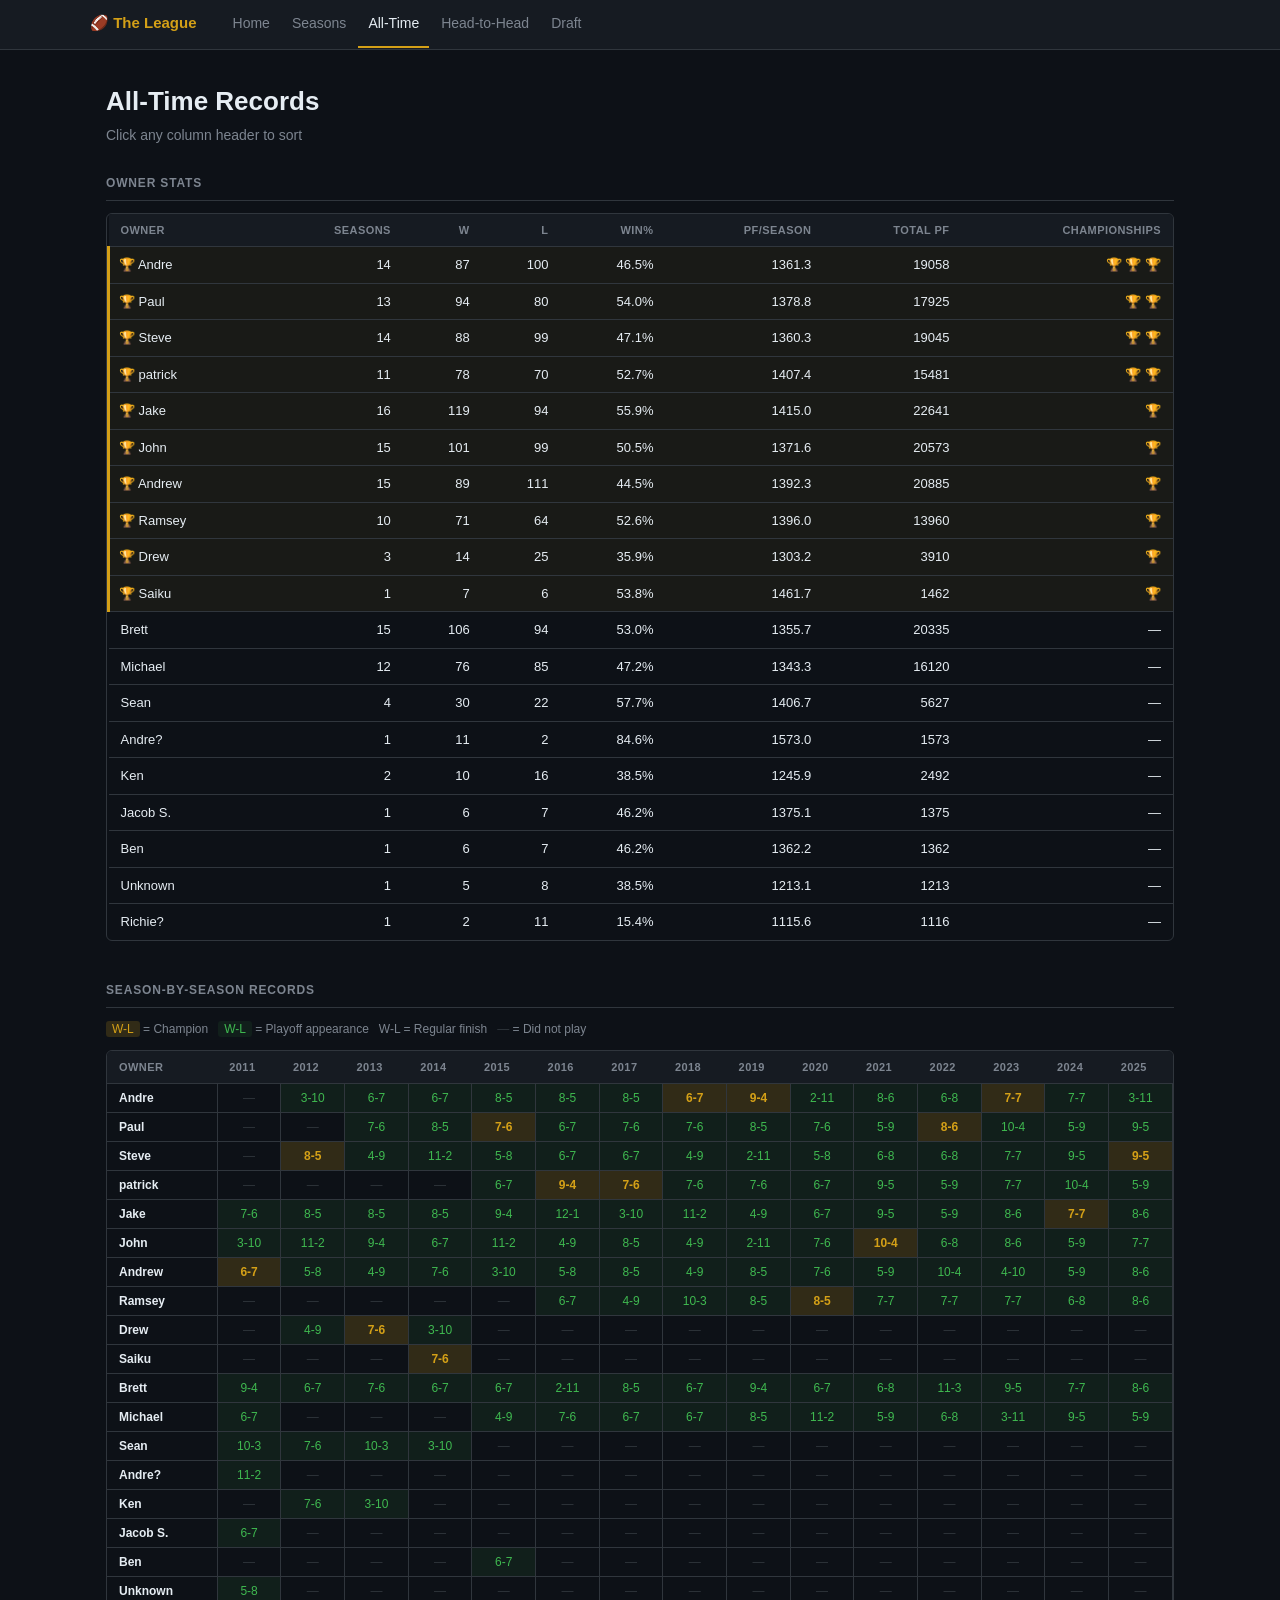
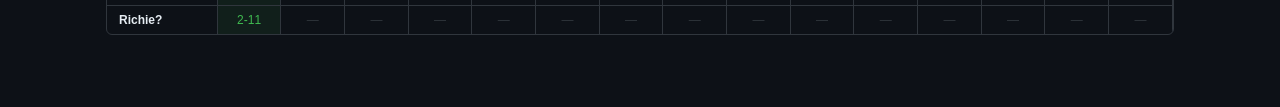
==== docs/alltime.html @ 133ed152 "Add football emoji favicon to all pages Co-Authored-By: Claude Sonnet 4.6 <noreply@anthropic.com>" ====
<!DOCTYPE html>
<html lang="en">
<head>
  <meta charset="UTF-8">
  <meta name="viewport" content="width=device-width, initial-scale=1.0">
  <title>All-Time Records — The League</title>
  <link rel="icon" href="data:image/svg+xml,<svg xmlns='http://www.w3.org/2000/svg'><text y='32' font-size='32'>🏈</text></svg>">
  <link rel="stylesheet" href="css/style.css">
</head>
<body>

<nav>
  <div class="nav-inner">
    <a href="index.html" class="nav-brand">🏈 The League</a>
    <a href="index.html">Home</a>
    <a href="season.html">Seasons</a>
    <a href="alltime.html" class="active">All-Time</a>
    <a href="h2h.html">Head-to-Head</a>
    <a href="draft.html">Draft</a>
  </div>
</nav>

<main>
  <div class="page-header">
    <h1>All-Time Records</h1>
    <p>Click any column header to sort</p>
  </div>

  <section>
    <h2>Owner Stats</h2>
    <div class="table-wrap">
      <table id="stats-table">
        <thead>
          <tr>
            <th class="sortable">Owner</th>
            <th class="sortable num">Seasons</th>
            <th class="sortable num">W</th>
            <th class="sortable num">L</th>
            <th class="sortable num">Win%</th>
            <th class="sortable num">PF/Season</th>
            <th class="sortable num">Total PF</th>
            <th class="sortable num">Championships</th>
          </tr>
        </thead>
        <tbody><tr><td colspan="8" class="loading">Loading…</td></tr></tbody>
      </table>
    </div>
  </section>

  <section>
    <h2>Season-by-Season Records</h2>
    <p style="color:var(--muted);font-size:12px;margin-bottom:12px">
      <span style="background:rgba(212,160,23,0.18);color:var(--gold);padding:1px 6px;border-radius:3px">W-L</span> = Champion &nbsp;
      <span style="background:rgba(63,185,80,0.08);color:var(--green);padding:1px 6px;border-radius:3px">W-L</span> = Playoff appearance &nbsp;
      <span style="color:var(--muted)">W-L</span> = Regular finish &nbsp;
      <span style="color:var(--border)">—</span> = Did not play
    </p>
    <div class="season-grid-wrap">
      <table class="season-grid" id="grid-table">
        <thead></thead>
        <tbody><tr><td class="loading" colspan="17">Loading…</td></tr></tbody>
      </table>
    </div>
  </section>
</main>

<script src="js/utils.js"></script>
<script>
async function init() {
  const [ownerStats, allStandings, allMatchups, champions] = await Promise.all([
    getOwnerStats(),
    loadAllSeasons('standings.json'),
    loadAllSeasons('matchups.json'),
    getChampions(),
  ]);

  // ── Owner stats table ──────────────────────────────────────────
  const champSet = new Set(champions.map(c => c.owner));
  const tbody = document.querySelector('#stats-table tbody');
  tbody.innerHTML = '';

  ownerStats.forEach(s => {
    const tr = document.createElement('tr');
    if (s.championships > 0) tr.classList.add('is-champ');
    tr.innerHTML = `
      <td>${s.championships > 0 ? '🏆 ' : ''}${s.owner}</td>
      <td class="num" data-val="${s.seasons}">${s.seasons}</td>
      <td class="num" data-val="${s.wins}">${s.wins}</td>
      <td class="num" data-val="${s.losses}">${s.losses}</td>
      <td class="num" data-val="${s.winPct}">${pctStr(s.winPct)}</td>
      <td class="num" data-val="${s.avgPF}">${s.avgPF.toFixed(1)}</td>
      <td class="num" data-val="${s.pf}">${s.pf.toFixed(0)}</td>
      <td class="num" data-val="${s.championships}">${s.championships > 0 ? '🏆 '.repeat(s.championships).trim() : '—'}</td>
    `;
    tbody.appendChild(tr);
  });

  makeSortableTable(document.getElementById('stats-table'));

  // ── Season grid ────────────────────────────────────────────────
  // Build per-season data: {year: {team: {wins, losses, isChamp, isPlayoff}}}
  const champByYear = {};
  champions.forEach(c => { champByYear[c.year] = c.team; });

  // Determine playoff teams per year (teams that appeared in any playoff matchup)
  const playoffTeamsByYear = {};
  for (const year of SEASONS) {
    const matchups = allMatchups[year] || [];
    const playoffTeams = new Set(
      matchups.filter(m => m.playoff).flatMap(m => [m.team1, m.team2])
    );
    playoffTeamsByYear[year] = playoffTeams;
  }

  // Build owner→year→record map
  const ownerYearRecord = {}; // {owner: {year: {w, l, isChamp, isPlayoff}}}
  for (const year of SEASONS) {
    const standings = allStandings[year] || [];
    for (const t of standings) {
      const owner = normOwner(t.owner);
      if (!ownerYearRecord[owner]) ownerYearRecord[owner] = {};
      ownerYearRecord[owner][year] = {
        w: parseInt(t.wins) || 0,
        l: parseInt(t.losses) || 0,
        isChamp: t.team === champByYear[year],
        isPlayoff: playoffTeamsByYear[year]?.has(t.team) || false,
      };
    }
  }

  // Sort owners same as stats table (by championships desc, wins desc)
  const sortedOwners = ownerStats.map(s => s.owner);

  // Build grid header
  const gridHead = document.querySelector('#grid-table thead');
  const headerRow = document.createElement('tr');
  headerRow.innerHTML = `<th style="text-align:left;min-width:90px">Owner</th>` +
    SEASONS.map(y => `<th style="min-width:52px"><a href="season.html?year=${y}" style="color:var(--muted)">${y}</a></th>`).join('');
  gridHead.appendChild(headerRow);

  // Build grid body
  const gridBody = document.querySelector('#grid-table tbody');
  gridBody.innerHTML = '';
  sortedOwners.forEach(owner => {
    const tr = document.createElement('tr');
    let cells = `<td class="owner-cell">${owner}</td>`;
    for (const year of SEASONS) {
      const rec = ownerYearRecord[owner]?.[year];
      if (!rec) {
        cells += `<td class="empty-cell">—</td>`;
      } else {
        const cls = rec.isChamp ? 'champ-cell' : rec.isPlayoff ? 'playoff-cell' : '';
        cells += `<td class="${cls}" title="${year}: ${rec.w}W ${rec.l}L">${rec.w}-${rec.l}</td>`;
      }
    }
    tr.innerHTML = cells;
    gridBody.appendChild(tr);
  });
}

init().catch(console.error);
</script>
</body>
</html>
---- docs/css/style.css ----
:root {
  --bg:       #0d1117;
  --surface:  #161b22;
  --surface2: #21262d;
  --border:   #30363d;
  --text:     #e6edf3;
  --muted:    #7d8590;
  --gold:     #d4a017;
  --green:    #3fb950;
  --red:      #f85149;
  --blue:     #58a6ff;
}

*, *::before, *::after { box-sizing: border-box; }
* { margin: 0; padding: 0; }

body {
  background: var(--bg);
  color: var(--text);
  font-family: -apple-system, BlinkMacSystemFont, 'Segoe UI', 'Helvetica Neue', Arial, sans-serif;
  font-size: 14px;
  line-height: 1.5;
  min-height: 100vh;
}

a { color: var(--blue); text-decoration: none; }
a:hover { text-decoration: underline; }

/* ── Navigation ─────────────────────────────────────────────── */
nav {
  background: var(--surface);
  border-bottom: 1px solid var(--border);
  padding: 0 16px;
  position: sticky;
  top: 0;
  z-index: 100;
}
.nav-inner {
  max-width: 1100px;
  margin: 0 auto;
  display: flex;
  align-items: center;
  gap: 2px;
}
.nav-brand {
  font-weight: 700;
  font-size: 15px;
  color: var(--gold);
  padding: 12px 16px 12px 0;
  margin-right: 8px;
  white-space: nowrap;
  text-decoration: none;
  border-bottom: 2px solid transparent;
}
.nav-brand:hover { text-decoration: none; }
nav a {
  color: var(--muted);
  text-decoration: none;
  padding: 12px 10px;
  font-size: 14px;
  border-bottom: 2px solid transparent;
  transition: color 0.1s, border-color 0.1s;
  white-space: nowrap;
}
nav a:hover { color: var(--text); text-decoration: none; }
nav a.active { color: var(--text); border-bottom-color: var(--gold); }

/* ── Layout ──────────────────────────────────────────────────── */
main {
  max-width: 1100px;
  margin: 0 auto;
  padding: 32px 16px;
}

section { margin-bottom: 40px; }

section h2 {
  font-size: 12px;
  font-weight: 600;
  color: var(--muted);
  text-transform: uppercase;
  letter-spacing: 0.07em;
  margin-bottom: 12px;
  padding-bottom: 8px;
  border-bottom: 1px solid var(--border);
}

.two-col {
  display: grid;
  grid-template-columns: 1fr 1fr;
  gap: 24px;
}

/* ── Hero (home page) ────────────────────────────────────────── */
.hero {
  text-align: center;
  padding: 48px 0 40px;
  border-bottom: 1px solid var(--border);
  margin-bottom: 40px;
}
.hero h1 {
  font-size: 52px;
  font-weight: 800;
  color: var(--gold);
  letter-spacing: -0.02em;
}
.hero .subtitle {
  font-size: 17px;
  color: var(--muted);
  margin-top: 6px;
}
.hero .stats-row {
  display: flex;
  justify-content: center;
  gap: 48px;
  margin-top: 32px;
  flex-wrap: wrap;
}
.hero .stat-value {
  font-size: 30px;
  font-weight: 700;
  color: var(--text);
}
.hero .stat-label {
  font-size: 11px;
  color: var(--muted);
  text-transform: uppercase;
  letter-spacing: 0.06em;
  margin-top: 2px;
}

/* ── Tables ──────────────────────────────────────────────────── */
.table-wrap {
  overflow-x: auto;
  border-radius: 6px;
  border: 1px solid var(--border);
}

table {
  width: 100%;
  border-collapse: collapse;
  font-size: 13px;
}

th {
  background: var(--surface);
  color: var(--muted);
  font-weight: 600;
  text-transform: uppercase;
  font-size: 11px;
  letter-spacing: 0.04em;
  padding: 8px 12px;
  text-align: left;
  white-space: nowrap;
  border-bottom: 1px solid var(--border);
}

th.sortable { cursor: pointer; user-select: none; }
th.sortable:hover { color: var(--text); }
th.sort-asc::after  { content: ' ▲'; font-size: 10px; }
th.sort-desc::after { content: ' ▼'; font-size: 10px; }

td {
  padding: 8px 12px;
  border-bottom: 1px solid var(--border);
  vertical-align: middle;
}
tr:last-child td { border-bottom: none; }
tbody tr:hover { background: var(--surface2); }

.num { text-align: right; font-variant-numeric: tabular-nums; }

/* Champion rows */
tr.is-champ { background: rgba(212,160,23,0.06); }
tr.is-champ td:first-child { border-left: 3px solid var(--gold); padding-left: 9px; }

/* ── Badges ──────────────────────────────────────────────────── */
.badge {
  display: inline-block;
  padding: 2px 7px;
  border-radius: 10px;
  font-size: 11px;
  font-weight: 600;
  white-space: nowrap;
}
.badge-gold  { background: rgba(212,160,23,0.2);  color: var(--gold); }
.badge-green { background: rgba(63,185,80,0.15);  color: var(--green); }
.badge-red   { background: rgba(248,81,73,0.15);  color: var(--red); }
.badge-blue  { background: rgba(88,166,255,0.15); color: var(--blue); }
.badge-gray  { background: var(--surface2);       color: var(--muted); }

.win  { color: var(--green); font-weight: 600; }
.loss { color: var(--red);   font-weight: 600; }

/* ── Form controls ───────────────────────────────────────────── */
.controls {
  display: flex;
  align-items: center;
  gap: 12px;
  margin-bottom: 20px;
  flex-wrap: wrap;
}
.controls label { color: var(--muted); font-size: 13px; }

select {
  background: var(--surface);
  color: var(--text);
  border: 1px solid var(--border);
  border-radius: 6px;
  padding: 6px 10px;
  font-size: 14px;
  cursor: pointer;
}
select:focus { outline: none; border-color: var(--gold); }

/* ── Loading / empty ─────────────────────────────────────────── */
.loading, .empty {
  text-align: center;
  padding: 48px;
  color: var(--muted);
}

/* ── H2H record display ──────────────────────────────────────── */
.h2h-record {
  display: flex;
  align-items: center;
  justify-content: center;
  gap: 32px;
  padding: 32px;
  background: var(--surface);
  border-radius: 8px;
  border: 1px solid var(--border);
  margin-bottom: 24px;
}
.h2h-owner { text-align: center; min-width: 130px; }
.h2h-owner .name  { font-size: 18px; font-weight: 700; }
.h2h-owner .wins  { font-size: 44px; font-weight: 800; color: var(--gold); line-height: 1; margin: 8px 0 4px; }
.h2h-owner .winpct { color: var(--muted); font-size: 12px; }
.h2h-vs { font-size: 13px; color: var(--muted); font-weight: 600; }

/* ── Season grid (all-time page) ─────────────────────────────── */
.season-grid-wrap { overflow-x: auto; border-radius: 6px; border: 1px solid var(--border); }
.season-grid { border-collapse: collapse; font-size: 12px; white-space: nowrap; }
.season-grid th { font-size: 11px; }
.season-grid td { padding: 5px 10px; text-align: center; border-bottom: 1px solid var(--border); border-right: 1px solid var(--border); }
.season-grid td.owner-cell { text-align: left; font-weight: 600; padding-left: 12px; }
.season-grid td.champ-cell  { background: rgba(212,160,23,0.18); color: var(--gold); font-weight: 700; }
.season-grid td.playoff-cell { background: rgba(63,185,80,0.08); color: var(--green); }
.season-grid td.empty-cell  { color: var(--border); }

/* ── Draft board ─────────────────────────────────────────────── */
.draft-wrap { overflow-x: auto; border-radius: 6px; border: 1px solid var(--border); }
.draft-table { border-collapse: collapse; font-size: 12px; }
.draft-table th { font-size: 11px; min-width: 90px; }
.draft-table td { padding: 5px 10px; border-bottom: 1px solid var(--border); border-right: 1px solid var(--border); vertical-align: top; }
.draft-table td.round-cell { color: var(--muted); font-weight: 600; font-size: 11px; text-align: center; background: var(--surface); white-space: nowrap; }
.draft-pick { }
.draft-pick .player { font-weight: 500; }
.draft-pick .pos { font-size: 10px; margin-top: 1px; }
.pos-QB { color: #e88; }
.pos-RB { color: #8d8; }
.pos-WR { color: #88d; }
.pos-TE { color: #da8; }
.pos-K, .pos-DEF { color: var(--muted); }

/* ── Page header ─────────────────────────────────────────────── */
.page-header { margin-bottom: 28px; }
.page-header h1 { font-size: 26px; font-weight: 700; }
.page-header p  { color: var(--muted); margin-top: 4px; }

/* ── Responsive ──────────────────────────────────────────────── */
@media (max-width: 700px) {
  .two-col { grid-template-columns: 1fr; }
  .hero h1 { font-size: 38px; }
  .hero .stats-row { gap: 28px; }
  .h2h-record { flex-direction: column; gap: 16px; }
}
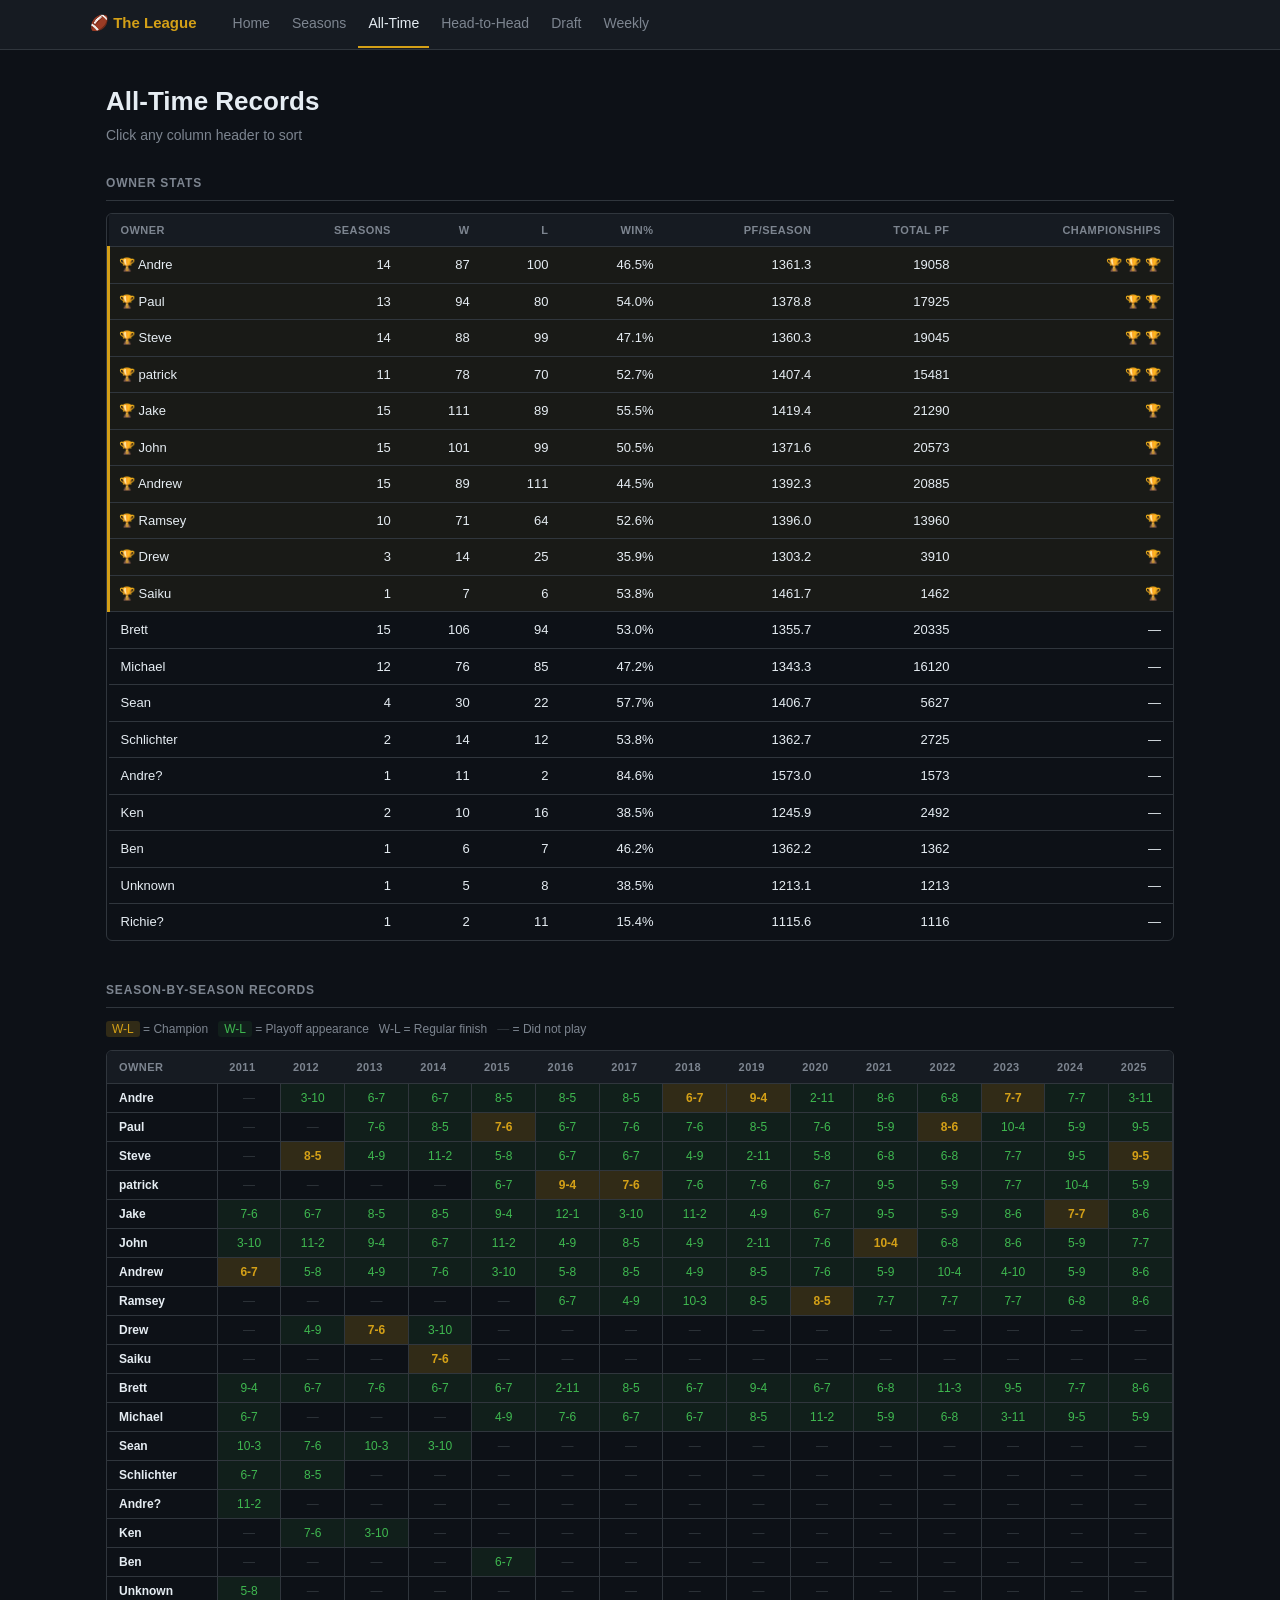
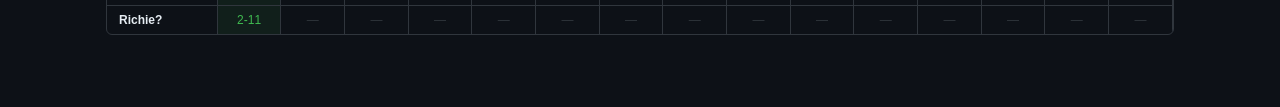
==== commit 1ed2448b: "Add Weekly Matchups page with full lineup detail New weekly.html shows all matchups for a selected s" ====
--- a/docs/alltime.html
+++ b/docs/alltime.html
@@ -17,6 +17,7 @@
     <a href="alltime.html" class="active">All-Time</a>
     <a href="h2h.html">Head-to-Head</a>
     <a href="draft.html">Draft</a>
+    <a href="weekly.html">Weekly</a>
   </div>
 </nav>
 
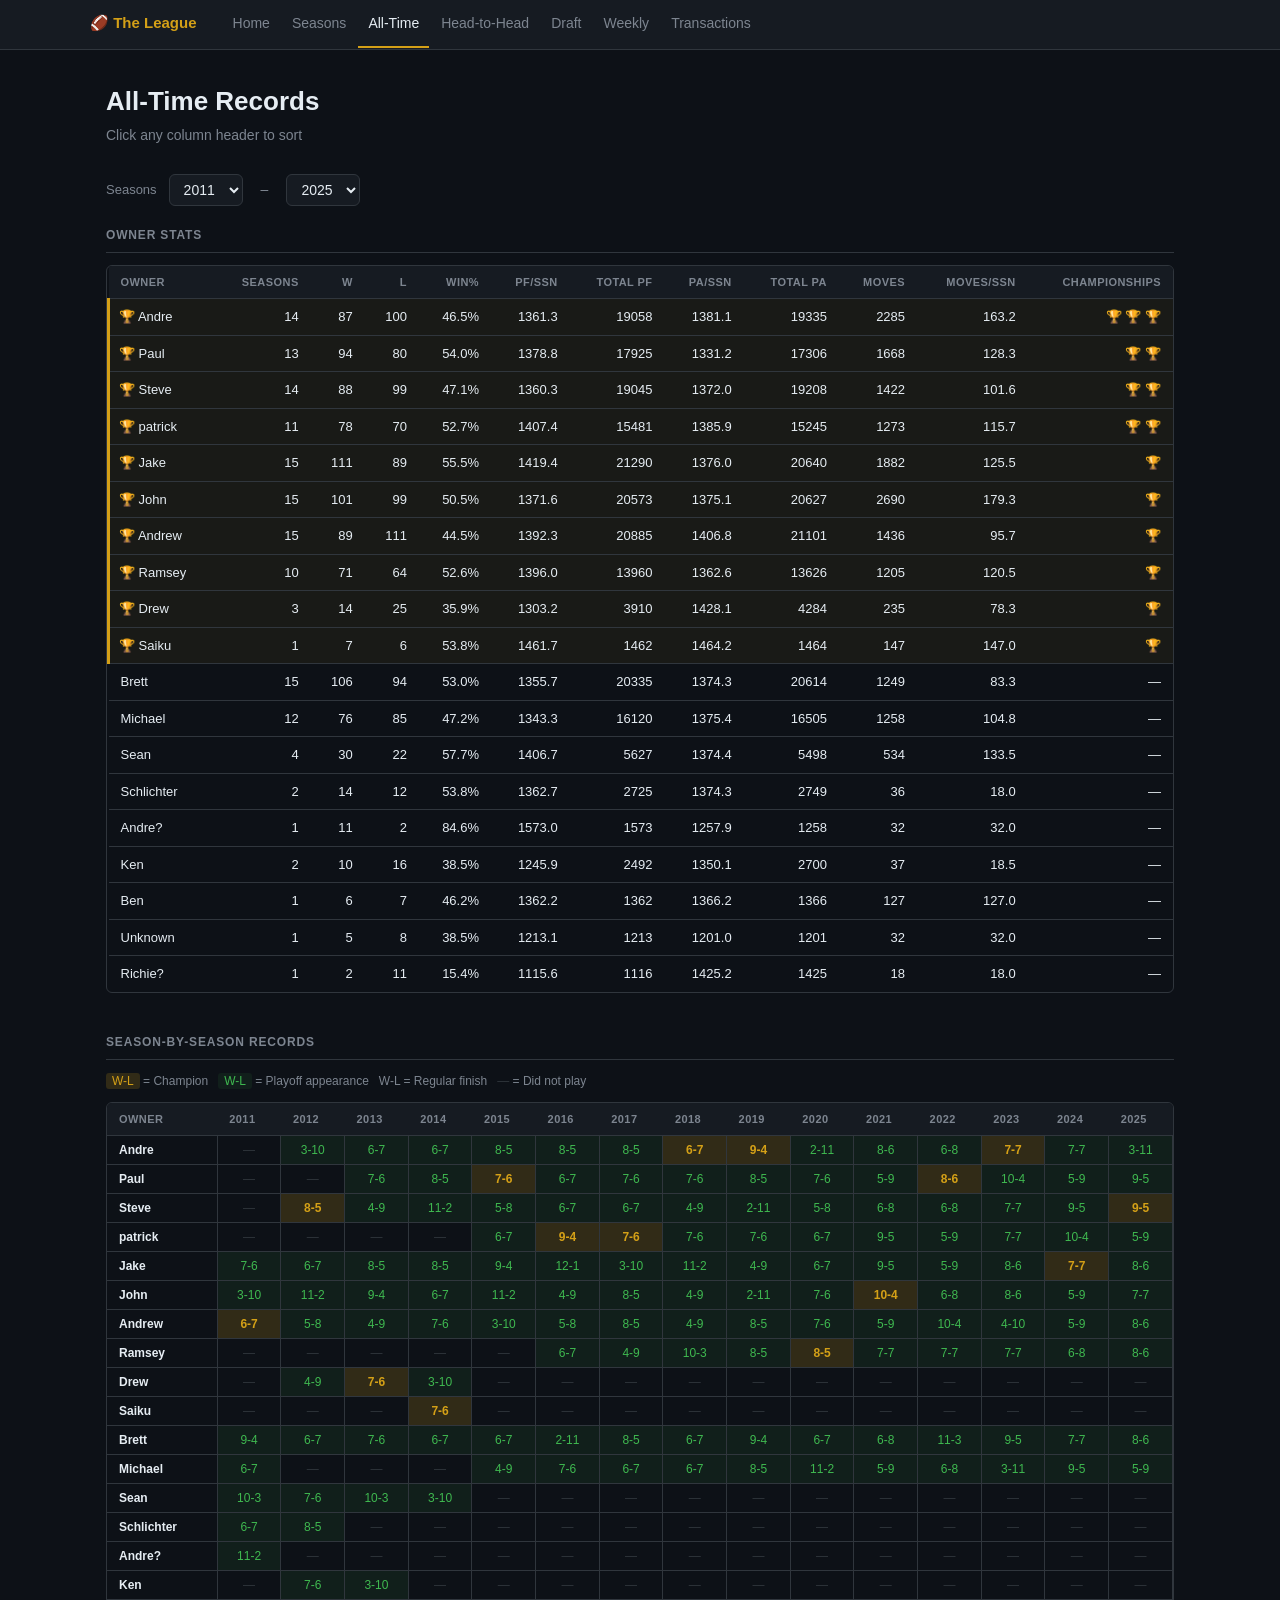
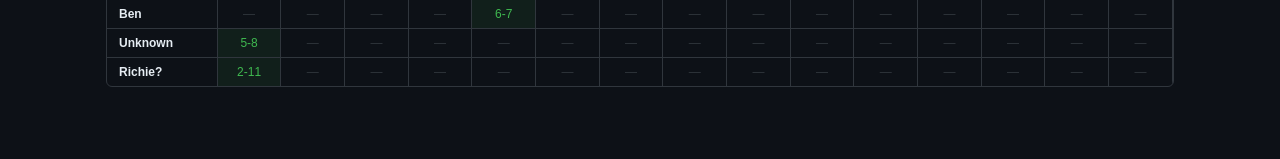
==== commit d130006d: "Add v2.0 features: transactions page, H2H grid, lineup detail, fun stats - New Transactions page: fi" ====
--- a/docs/alltime.html
+++ b/docs/alltime.html
@@ -18,6 +18,7 @@
     <a href="h2h.html">Head-to-Head</a>
     <a href="draft.html">Draft</a>
     <a href="weekly.html">Weekly</a>
+    <a href="transactions.html">Transactions</a>
   </div>
 </nav>
 
@@ -25,6 +26,13 @@
   <div class="page-header">
     <h1>All-Time Records</h1>
     <p>Click any column header to sort</p>
+  </div>
+
+  <div class="controls">
+    <label>Seasons</label>
+    <select id="from-year"></select>
+    <span style="color:var(--muted);padding:0 6px">–</span>
+    <select id="to-year"></select>
   </div>
 
   <section>
@@ -38,12 +46,16 @@
             <th class="sortable num">W</th>
             <th class="sortable num">L</th>
             <th class="sortable num">Win%</th>
-            <th class="sortable num">PF/Season</th>
+            <th class="sortable num">PF/Ssn</th>
             <th class="sortable num">Total PF</th>
+            <th class="sortable num">PA/Ssn</th>
+            <th class="sortable num">Total PA</th>
+            <th class="sortable num">Moves</th>
+            <th class="sortable num">Moves/Ssn</th>
             <th class="sortable num">Championships</th>
           </tr>
         </thead>
-        <tbody><tr><td colspan="8" class="loading">Loading…</td></tr></tbody>
+        <tbody><tr><td colspan="12" class="loading">Loading…</td></tr></tbody>
       </table>
     </div>
   </section>
@@ -67,19 +79,91 @@
 
 <script src="js/utils.js"></script>
 <script>
+let allData = null;
+
 async function init() {
-  const [ownerStats, allStandings, allMatchups, champions] = await Promise.all([
-    getOwnerStats(),
+  const [allStandings, allMatchups, allTransactions, champions] = await Promise.all([
     loadAllSeasons('standings.json'),
     loadAllSeasons('matchups.json'),
+    loadAllSeasons('transactions.json'),
     getChampions(),
   ]);
-
-  // ── Owner stats table ──────────────────────────────────────────
-  const champSet = new Set(champions.map(c => c.owner));
+  allData = { allStandings, allMatchups, allTransactions, champions };
+
+  const fromSel = document.getElementById('from-year');
+  const toSel   = document.getElementById('to-year');
+  SEASONS.forEach(y => {
+    fromSel.appendChild(new Option(y, y));
+    toSel.appendChild(new Option(y, y));
+  });
+  toSel.value = SEASONS[SEASONS.length - 1];
+
+  fromSel.addEventListener('change', render);
+  toSel.addEventListener('change', render);
+  render();
+}
+
+function render() {
+  const fromYear = parseInt(document.getElementById('from-year').value);
+  const toYear   = parseInt(document.getElementById('to-year').value);
+  const filteredSeasons = SEASONS.filter(y => y >= fromYear && y <= toYear);
+
+  const { allStandings, allMatchups, allTransactions, champions } = allData;
+
+  // Champions in range
+  const champCounts = {};
+  champions
+    .filter(c => c.year >= fromYear && c.year <= toYear)
+    .forEach(c => { champCounts[c.owner] = (champCounts[c.owner] || 0) + 1; });
+
+  // Aggregate per-owner stats
+  const stats = {};
+  for (const year of filteredSeasons) {
+    for (const t of (allStandings[year] || [])) {
+      const owner = normOwner(t.owner);
+      if (!stats[owner]) stats[owner] = { owner, wins:0, losses:0, pf:0, pa:0, seasons:0, moves:0 };
+      stats[owner].wins    += parseInt(t.wins)             || 0;
+      stats[owner].losses  += parseInt(t.losses)           || 0;
+      stats[owner].pf      += parseFloat(t.points_for)     || 0;
+      stats[owner].pa      += parseFloat(t.points_against) || 0;
+      stats[owner].seasons += 1;
+    }
+  }
+
+  // Count transaction moves per owner
+  // Adds count for the acquiring team, Drops count for the releasing team,
+  // Trades count once per player for each team involved.
+  for (const year of filteredSeasons) {
+    const txns = allTransactions[year] || [];
+    const teamOwner = buildTeamOwnerMap(allStandings[year] || []);
+    for (const tx of txns) {
+      for (const field of ['from', 'to']) {
+        const team = tx[field];
+        if (team && team !== 'FA/Waiver' && team !== 'Dropped') {
+          const owner = teamOwner[team];
+          if (owner && stats[owner]) stats[owner].moves++;
+        }
+      }
+    }
+  }
+
+  // Finalize derived stats
+  for (const s of Object.values(stats)) {
+    s.championships  = champCounts[s.owner] || 0;
+    const g          = s.wins + s.losses;
+    s.winPct         = g ? s.wins / g : 0;
+    s.avgPF          = s.seasons ? s.pf / s.seasons : 0;
+    s.avgPA          = s.seasons ? s.pa / s.seasons : 0;
+    s.movesPerSeason = s.seasons ? s.moves / s.seasons : 0;
+  }
+
+  const ownerStats = Object.values(stats).sort((a, b) =>
+    b.championships - a.championships || b.wins - a.wins
+  );
+
+  // ── Stats table ────────────────────────────────────────────────
   const tbody = document.querySelector('#stats-table tbody');
   tbody.innerHTML = '';
-
   ownerStats.forEach(s => {
     const tr = document.createElement('tr');
     if (s.championships > 0) tr.classList.add('is-champ');
@@ -91,61 +175,61 @@
       <td class="num" data-val="${s.winPct}">${pctStr(s.winPct)}</td>
       <td class="num" data-val="${s.avgPF}">${s.avgPF.toFixed(1)}</td>
       <td class="num" data-val="${s.pf}">${s.pf.toFixed(0)}</td>
+      <td class="num" data-val="${s.avgPA}">${s.avgPA.toFixed(1)}</td>
+      <td class="num" data-val="${s.pa}">${s.pa.toFixed(0)}</td>
+      <td class="num" data-val="${s.moves}">${s.moves}</td>
+      <td class="num" data-val="${s.movesPerSeason}">${s.movesPerSeason.toFixed(1)}</td>
       <td class="num" data-val="${s.championships}">${s.championships > 0 ? '🏆 '.repeat(s.championships).trim() : '—'}</td>
     `;
     tbody.appendChild(tr);
   });
-
   makeSortableTable(document.getElementById('stats-table'));
 
   // ── Season grid ────────────────────────────────────────────────
-  // Build per-season data: {year: {team: {wins, losses, isChamp, isPlayoff}}}
   const champByYear = {};
-  champions.forEach(c => { champByYear[c.year] = c.team; });
-
-  // Determine playoff teams per year (teams that appeared in any playoff matchup)
+  champions
+    .filter(c => c.year >= fromYear && c.year <= toYear)
+    .forEach(c => { champByYear[c.year] = c.team; });
+
   const playoffTeamsByYear = {};
-  for (const year of SEASONS) {
+  for (const year of filteredSeasons) {
     const matchups = allMatchups[year] || [];
-    const playoffTeams = new Set(
+    playoffTeamsByYear[year] = new Set(
       matchups.filter(m => m.playoff).flatMap(m => [m.team1, m.team2])
     );
-    playoffTeamsByYear[year] = playoffTeams;
-  }
-
-  // Build owner→year→record map
-  const ownerYearRecord = {}; // {owner: {year: {w, l, isChamp, isPlayoff}}}
-  for (const year of SEASONS) {
-    const standings = allStandings[year] || [];
-    for (const t of standings) {
+  }
+
+  const ownerYearRecord = {};
+  for (const year of filteredSeasons) {
+    for (const t of (allStandings[year] || [])) {
       const owner = normOwner(t.owner);
       if (!ownerYearRecord[owner]) ownerYearRecord[owner] = {};
       ownerYearRecord[owner][year] = {
         w: parseInt(t.wins) || 0,
         l: parseInt(t.losses) || 0,
-        isChamp: t.team === champByYear[year],
+        isChamp:   t.team === champByYear[year],
         isPlayoff: playoffTeamsByYear[year]?.has(t.team) || false,
       };
     }
   }
 
-  // Sort owners same as stats table (by championships desc, wins desc)
   const sortedOwners = ownerStats.map(s => s.owner);
 
-  // Build grid header
   const gridHead = document.querySelector('#grid-table thead');
+  gridHead.innerHTML = '';
   const headerRow = document.createElement('tr');
   headerRow.innerHTML = `<th style="text-align:left;min-width:90px">Owner</th>` +
-    SEASONS.map(y => `<th style="min-width:52px"><a href="season.html?year=${y}" style="color:var(--muted)">${y}</a></th>`).join('');
+    filteredSeasons.map(y =>
+      `<th style="min-width:52px"><a href="season.html?year=${y}" style="color:var(--muted)">${y}</a></th>`
+    ).join('');
   gridHead.appendChild(headerRow);
 
-  // Build grid body
   const gridBody = document.querySelector('#grid-table tbody');
   gridBody.innerHTML = '';
   sortedOwners.forEach(owner => {
     const tr = document.createElement('tr');
     let cells = `<td class="owner-cell">${owner}</td>`;
-    for (const year of SEASONS) {
+    for (const year of filteredSeasons) {
       const rec = ownerYearRecord[owner]?.[year];
       if (!rec) {
         cells += `<td class="empty-cell">—</td>`;
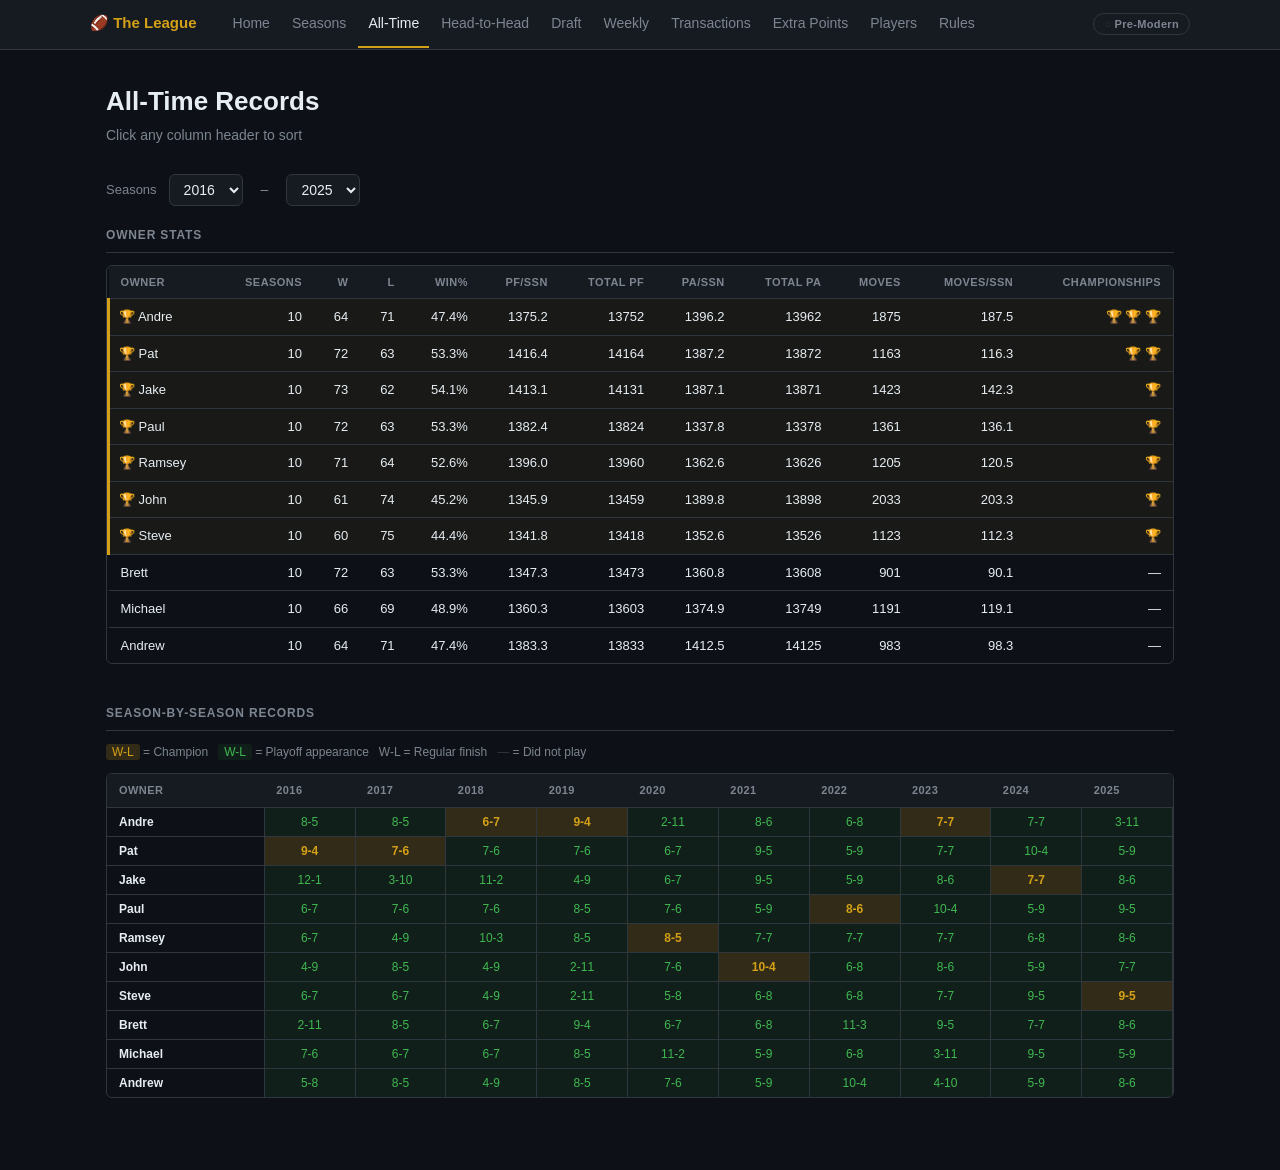
==== commit 2a1765a8: "Add v3.0 features: Extra Points page, Player History, Rules & Scoring, Power Rankings, H2H heat char" ====
--- a/docs/alltime.html
+++ b/docs/alltime.html
@@ -19,6 +19,9 @@
     <a href="draft.html">Draft</a>
     <a href="weekly.html">Weekly</a>
     <a href="transactions.html">Transactions</a>
+    <a href="extrapoints.html">Extra Points</a>
+    <a href="players.html">Players</a>
+    <a href="rules.html">Rules</a>
   </div>
 </nav>
 
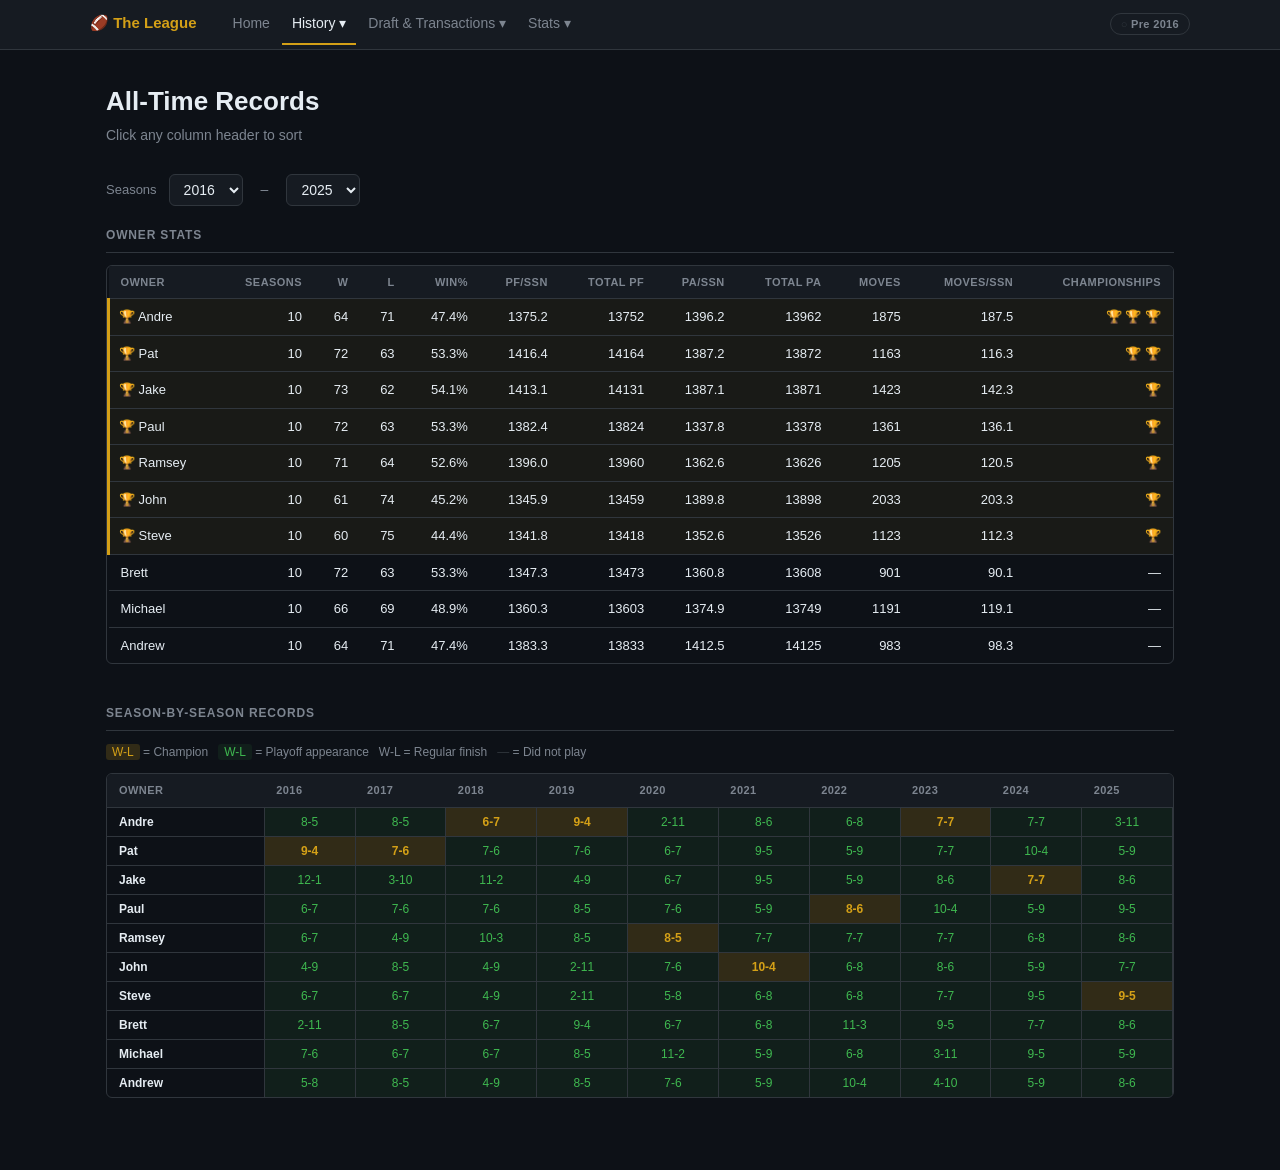
==== commit 1df1b46f: "Add v3.0 features: nav dropdowns, Season Timeline page, UI tweaks - Group nav into History / Draft &" ====
--- a/docs/alltime.html
+++ b/docs/alltime.html
@@ -13,15 +13,31 @@
   <div class="nav-inner">
     <a href="index.html" class="nav-brand">🏈 The League</a>
     <a href="index.html">Home</a>
-    <a href="season.html">Seasons</a>
-    <a href="alltime.html" class="active">All-Time</a>
-    <a href="h2h.html">Head-to-Head</a>
-    <a href="draft.html">Draft</a>
-    <a href="weekly.html">Weekly</a>
-    <a href="transactions.html">Transactions</a>
-    <a href="extrapoints.html">Extra Points</a>
-    <a href="players.html">Players</a>
-    <a href="rules.html">Rules</a>
+    <div class="nav-group">
+      <button class="nav-group-btn active">History ▾</button>
+      <div class="nav-dropdown">
+        <a href="season.html">Seasons</a>
+        <a href="alltime.html" class="active">All-Time</a>
+        <a href="h2h.html">Head-to-Head</a>
+        <a href="extrapoints.html">Extra Points</a>
+        <a href="timeline.html">Season Timeline</a>
+      </div>
+    </div>
+    <div class="nav-group">
+      <button class="nav-group-btn">Draft & Transactions ▾</button>
+      <div class="nav-dropdown">
+        <a href="draft.html">Draft</a>
+        <a href="transactions.html">Transactions</a>
+      </div>
+    </div>
+    <div class="nav-group">
+      <button class="nav-group-btn">Stats ▾</button>
+      <div class="nav-dropdown">
+        <a href="weekly.html">Weekly</a>
+        <a href="players.html">Player History</a>
+        <a href="rules.html">Rules</a>
+      </div>
+    </div>
   </div>
 </nav>
 
--- a/docs/css/style.css
+++ b/docs/css/style.css
@@ -64,6 +64,44 @@
 }
 nav a:hover { color: var(--text); text-decoration: none; }
 nav a.active { color: var(--text); border-bottom-color: var(--gold); }
+
+/* ── Nav dropdowns ───────────────────────────────────────────── */
+.nav-group { position: relative; }
+.nav-group-btn {
+  background: none;
+  border: none;
+  border-bottom: 2px solid transparent;
+  color: var(--muted);
+  cursor: pointer;
+  font-family: inherit;
+  font-size: 14px;
+  padding: 12px 10px;
+  transition: color 0.1s, border-color 0.1s;
+  white-space: nowrap;
+}
+.nav-group:hover .nav-group-btn { color: var(--text); }
+.nav-group-btn.active { color: var(--text); border-bottom-color: var(--gold); }
+.nav-dropdown {
+  display: none;
+  position: absolute;
+  top: 100%;
+  left: 0;
+  background: var(--surface);
+  border: 1px solid var(--border);
+  border-radius: 0 6px 6px 6px;
+  padding: 4px 0;
+  min-width: 168px;
+  z-index: 200;
+  box-shadow: 0 4px 16px rgba(0,0,0,0.4);
+}
+.nav-group:hover .nav-dropdown { display: block; }
+.nav-dropdown a {
+  display: block;
+  padding: 8px 16px;
+  border-bottom-width: 0;
+}
+.nav-dropdown a:hover { background: var(--surface2); text-decoration: none; }
+.nav-dropdown a.active { color: var(--text); font-weight: 600; background: rgba(212,160,23,0.08); border-bottom-color: transparent; }
 
 /* ── Layout ──────────────────────────────────────────────────── */
 main {
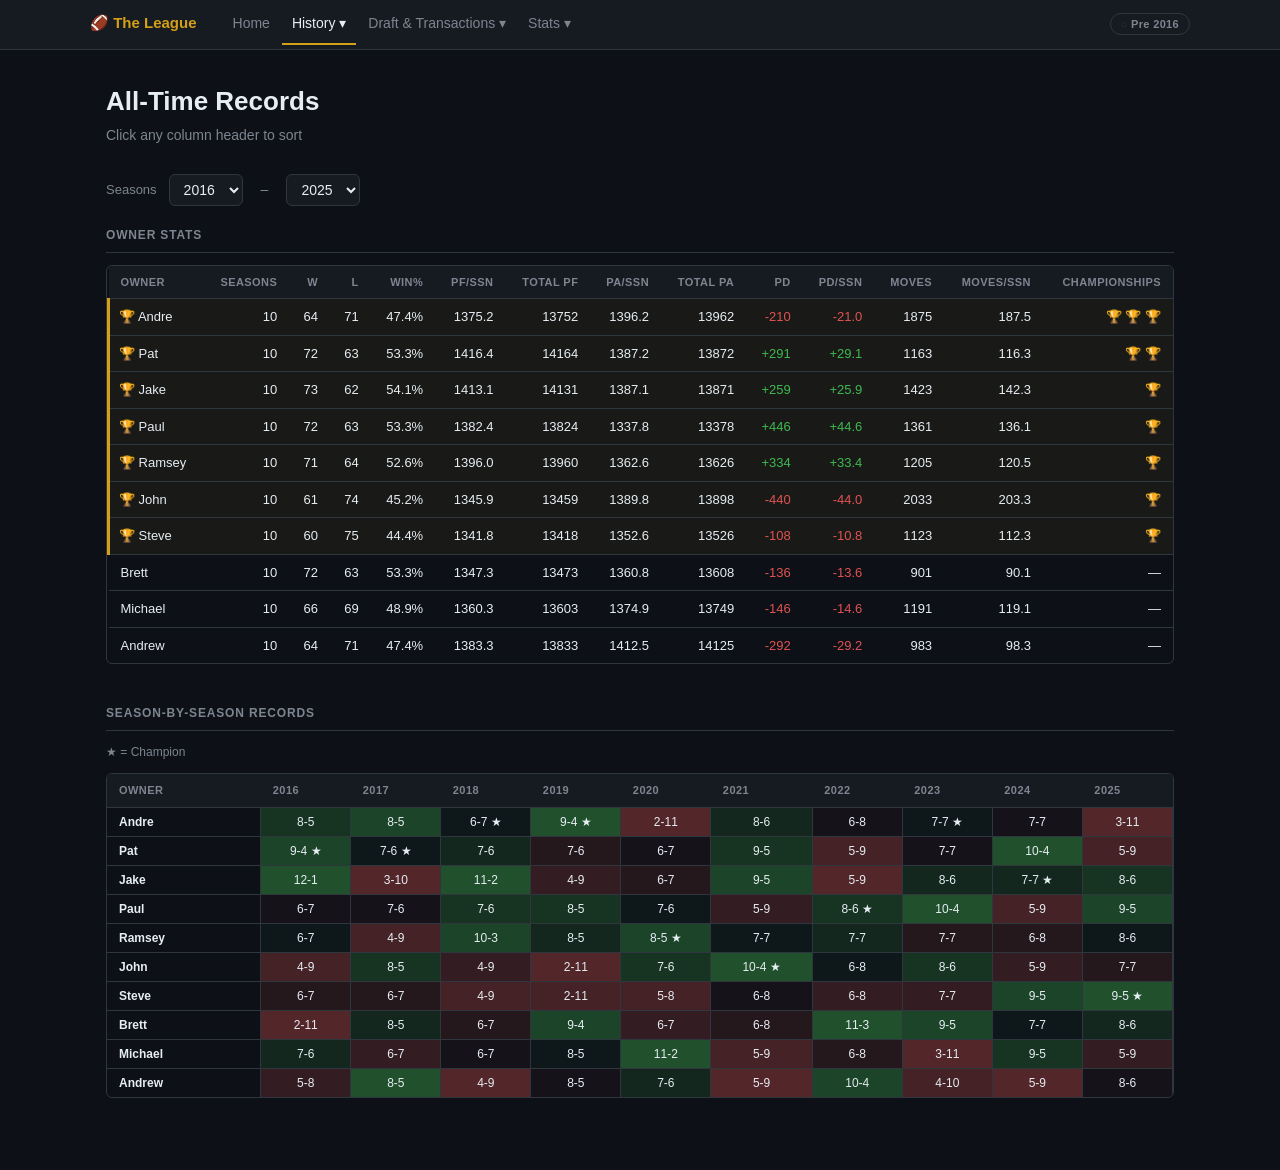
==== commit 0001de29: "Add v3.0 features: season page improvements, player history tabs, draft grades, owner profiles, fina" ====
--- a/docs/alltime.html
+++ b/docs/alltime.html
@@ -21,6 +21,8 @@
         <a href="h2h.html">Head-to-Head</a>
         <a href="extrapoints.html">Extra Points</a>
         <a href="timeline.html">Season Timeline</a>
+        <a href="owner.html">Owner Profiles</a>
+        <a href="finalrosters.html">Final Rosters</a>
       </div>
     </div>
     <div class="nav-group">
@@ -33,7 +35,6 @@
     <div class="nav-group">
       <button class="nav-group-btn">Stats ▾</button>
       <div class="nav-dropdown">
-        <a href="weekly.html">Weekly</a>
         <a href="players.html">Player History</a>
         <a href="rules.html">Rules</a>
       </div>
@@ -69,24 +70,21 @@
             <th class="sortable num">Total PF</th>
             <th class="sortable num">PA/Ssn</th>
             <th class="sortable num">Total PA</th>
+            <th class="sortable num">PD</th>
+            <th class="sortable num">PD/Ssn</th>
             <th class="sortable num">Moves</th>
             <th class="sortable num">Moves/Ssn</th>
             <th class="sortable num">Championships</th>
           </tr>
         </thead>
-        <tbody><tr><td colspan="12" class="loading">Loading…</td></tr></tbody>
+        <tbody><tr><td colspan="14" class="loading">Loading…</td></tr></tbody>
       </table>
     </div>
   </section>
 
   <section>
     <h2>Season-by-Season Records</h2>
-    <p style="color:var(--muted);font-size:12px;margin-bottom:12px">
-      <span style="background:rgba(212,160,23,0.18);color:var(--gold);padding:1px 6px;border-radius:3px">W-L</span> = Champion &nbsp;
-      <span style="background:rgba(63,185,80,0.08);color:var(--green);padding:1px 6px;border-radius:3px">W-L</span> = Playoff appearance &nbsp;
-      <span style="color:var(--muted)">W-L</span> = Regular finish &nbsp;
-      <span style="color:var(--border)">—</span> = Did not play
-    </p>
+    <p style="color:var(--muted);font-size:12px;margin-bottom:12px">★ = Champion</p>
     <div class="season-grid-wrap">
       <table class="season-grid" id="grid-table">
         <thead></thead>
@@ -173,6 +171,8 @@
     s.winPct         = g ? s.wins / g : 0;
     s.avgPF          = s.seasons ? s.pf / s.seasons : 0;
     s.avgPA          = s.seasons ? s.pa / s.seasons : 0;
+    s.pd             = s.pf - s.pa;
+    s.pdPerSeason    = s.seasons ? s.pd / s.seasons : 0;
     s.movesPerSeason = s.seasons ? s.moves / s.seasons : 0;
   }
 
@@ -196,6 +196,8 @@
       <td class="num" data-val="${s.pf}">${s.pf.toFixed(0)}</td>
       <td class="num" data-val="${s.avgPA}">${s.avgPA.toFixed(1)}</td>
       <td class="num" data-val="${s.pa}">${s.pa.toFixed(0)}</td>
+      <td class="num" data-val="${s.pd}" style="color:${s.pd>=0?'var(--green)':'#e05252'}">${s.pd>=0?'+':''}${s.pd.toFixed(0)}</td>
+      <td class="num" data-val="${s.pdPerSeason}" style="color:${s.pdPerSeason>=0?'var(--green)':'#e05252'}">${s.pdPerSeason>=0?'+':''}${s.pdPerSeason.toFixed(1)}</td>
       <td class="num" data-val="${s.moves}">${s.moves}</td>
       <td class="num" data-val="${s.movesPerSeason}">${s.movesPerSeason.toFixed(1)}</td>
       <td class="num" data-val="${s.championships}">${s.championships > 0 ? '🏆 '.repeat(s.championships).trim() : '—'}</td>
@@ -204,19 +206,11 @@
   });
   makeSortableTable(document.getElementById('stats-table'));
 
-  // ── Season grid ────────────────────────────────────────────────
+  // ── Season grid (heat chart) ────────────────────────────────────
   const champByYear = {};
   champions
     .filter(c => c.year >= fromYear && c.year <= toYear)
     .forEach(c => { champByYear[c.year] = c.team; });
-
-  const playoffTeamsByYear = {};
-  for (const year of filteredSeasons) {
-    const matchups = allMatchups[year] || [];
-    playoffTeamsByYear[year] = new Set(
-      matchups.filter(m => m.playoff).flatMap(m => [m.team1, m.team2])
-    );
-  }
 
   const ownerYearRecord = {};
   for (const year of filteredSeasons) {
@@ -226,9 +220,34 @@
       ownerYearRecord[owner][year] = {
         w: parseInt(t.wins) || 0,
         l: parseInt(t.losses) || 0,
-        isChamp:   t.team === champByYear[year],
-        isPlayoff: playoffTeamsByYear[year]?.has(t.team) || false,
+        isChamp: t.team === champByYear[year],
+        team: t.team,
       };
+    }
+  }
+
+  // Rank owners by win% within each season (for heat coloring)
+  const heatRank = {}; // heatRank[owner][year] = { rank, total }
+  for (const year of filteredSeasons) {
+    const entries = (allStandings[year] || []).map(t => {
+      const w = parseInt(t.wins) || 0, l = parseInt(t.losses) || 0;
+      return { owner: normOwner(t.owner), pct: w / Math.max(w + l, 1) };
+    }).sort((a, b) => b.pct - a.pct);
+    entries.forEach((e, i) => {
+      if (!heatRank[e.owner]) heatRank[e.owner] = {};
+      heatRank[e.owner][year] = { rank: i + 1, total: entries.length };
+    });
+  }
+
+  // Map rank 1..total → green..red background
+  function heatBg(rank, total) {
+    const t = total <= 1 ? 0.5 : (rank - 1) / (total - 1); // 0=best, 1=worst
+    if (t < 0.5) {
+      const a = ((0.5 - t) * 2 * 0.38).toFixed(2);
+      return `rgba(63,185,80,${a})`;
+    } else {
+      const a = ((t - 0.5) * 2 * 0.33).toFixed(2);
+      return `rgba(224,82,82,${a})`;
     }
   }
 
@@ -253,8 +272,11 @@
       if (!rec) {
         cells += `<td class="empty-cell">—</td>`;
       } else {
-        const cls = rec.isChamp ? 'champ-cell' : rec.isPlayoff ? 'playoff-cell' : '';
-        cells += `<td class="${cls}" title="${year}: ${rec.w}W ${rec.l}L">${rec.w}-${rec.l}</td>`;
+        const hr = heatRank[owner]?.[year];
+        const bg = hr ? heatBg(hr.rank, hr.total) : '';
+        const label = rec.isChamp ? `${rec.w}-${rec.l} ★` : `${rec.w}-${rec.l}`;
+        const tip = rec.isChamp ? `${year}: ${rec.w}W ${rec.l}L — Champion` : `${year}: ${rec.w}W ${rec.l}L`;
+        cells += `<td style="background:${bg};text-align:center" title="${tip}">${label}</td>`;
       }
     }
     tr.innerHTML = cells;
